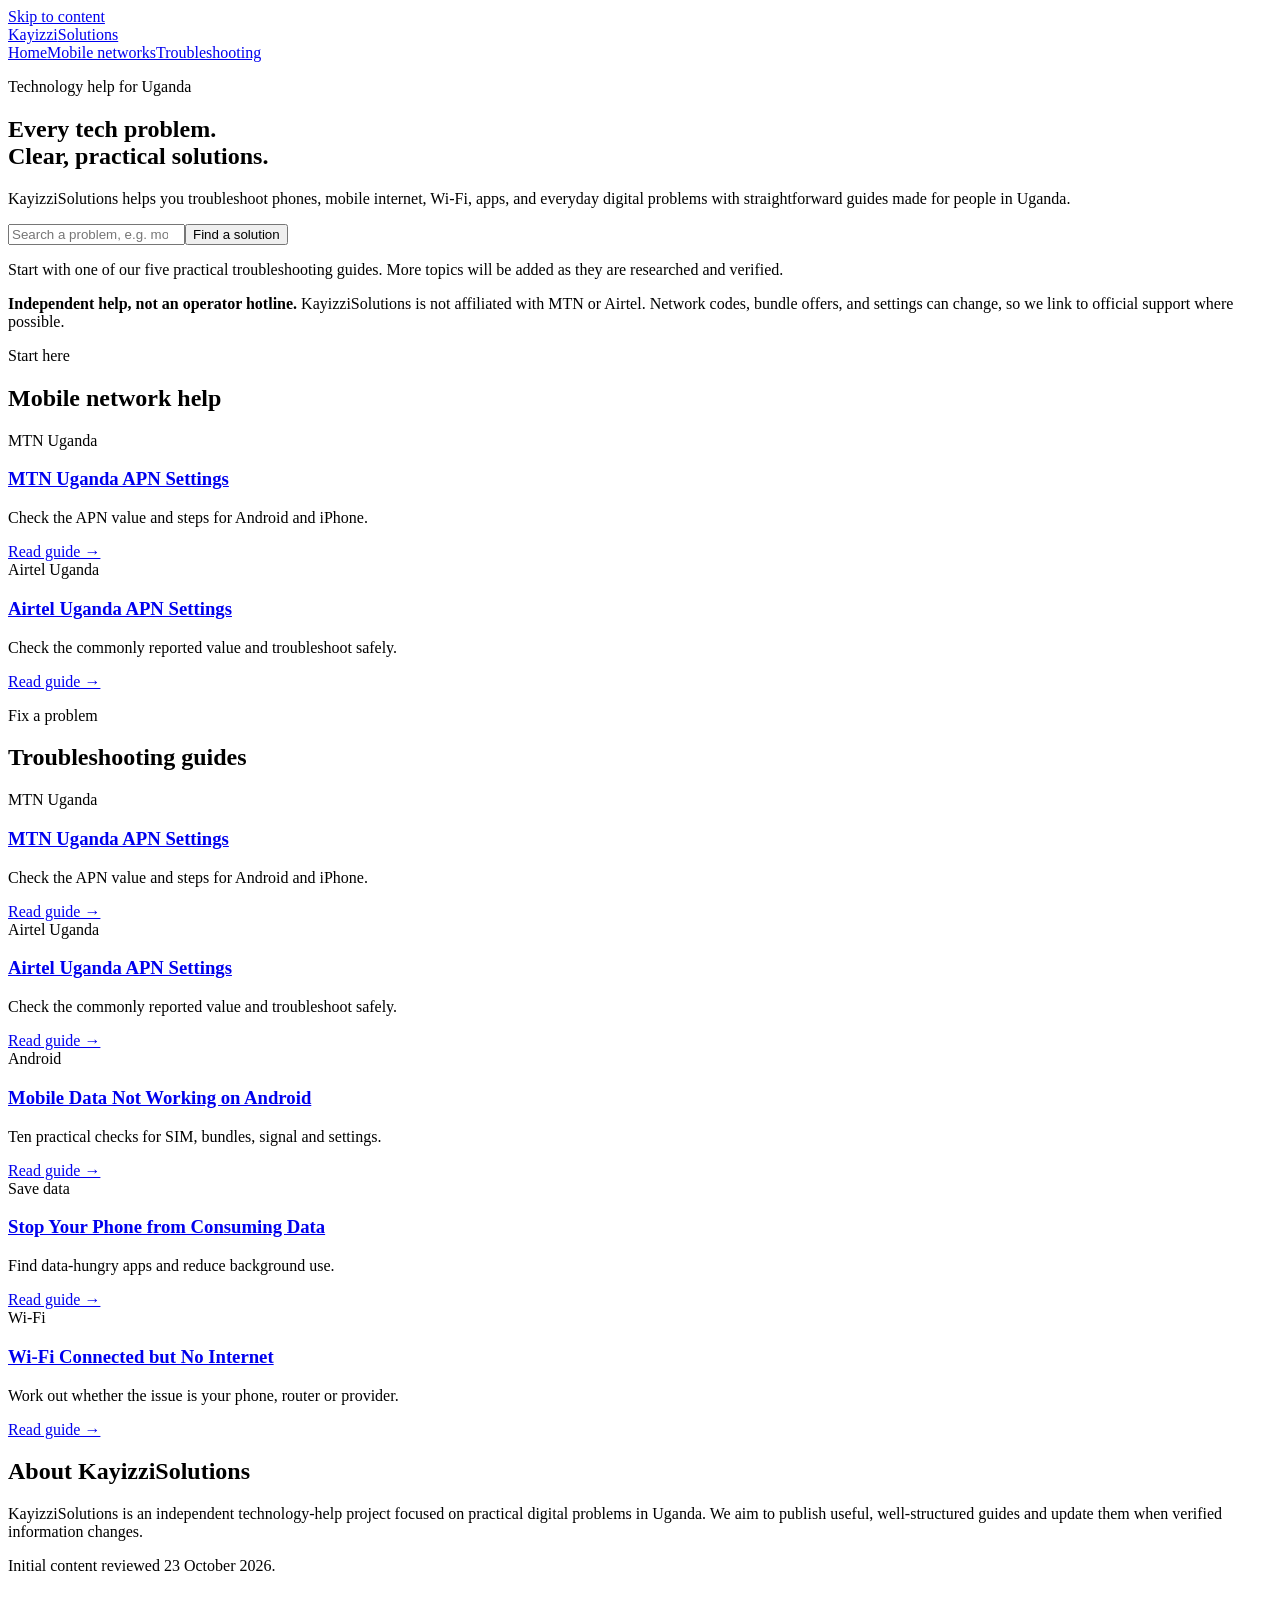
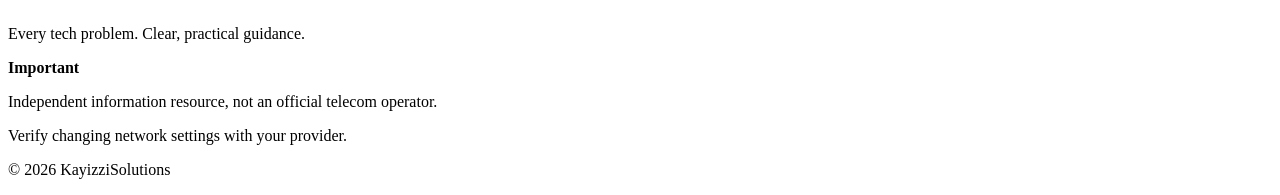
==== index.html @ c5302b9f "Create index.html" ====
<!doctype html>
<html lang="en-UG"><head><meta charset="utf-8"><meta name="viewport" content="width=device-width, initial-scale=1">
<title>KayizziSolutions | Practical Tech Help for Uganda</title><meta name="description" content="Clear guides for Uganda: MTN and Airtel APN settings, Android mobile data, Wi-Fi troubleshooting, and everyday technology problems."><meta name="robots" content="index,follow"><meta name="theme-color" content="#ef6c25">
<link rel="stylesheet" href="assets/style.css"></head><body>
<a class="skip-link" href="#main">Skip to content</a><header><div class="nav"><a class="brand" href="index.html">Kayizzi<span>Solutions</span></a><nav aria-label="Main navigation"><a href="index.html">Home</a><a href="index.html#mobile-networks">Mobile networks</a><a href="index.html#troubleshooting">Troubleshooting</a></nav></div></header>
<main id="main"><section class="hero"><p class="eyebrow">Technology help for Uganda</p><h1>Every tech problem.<br><span style="color:var(--brand)">Clear, practical solutions.</span></h1>
<p class="lede">KayizziSolutions helps you troubleshoot phones, mobile internet, Wi-Fi, apps, and everyday digital problems with straightforward guides made for people in Uganda.</p>
<form class="searchbox" id="search-form" role="search"><input id="guide-search" type="search" placeholder="Search a problem, e.g. mobile data not working" aria-label="Search guides"><button type="submit">Find a solution</button></form>
<p class="small">Start with one of our five practical troubleshooting guides. More topics will be added as they are researched and verified.</p></section>
<div class="notice"><strong>Independent help, not an operator hotline.</strong> KayizziSolutions is not affiliated with MTN or Airtel. Network codes, bundle offers, and settings can change, so we link to official support where possible.</div>
<section id="mobile-networks"><p class="eyebrow">Start here</p><h2>Mobile network help</h2><div class="grid">
<article class="card"><span class="tag">MTN Uganda</span><h3><a href="articles/mtn-uganda-apn-settings.html">MTN Uganda APN Settings</a></h3><p>Check the APN value and steps for Android and iPhone.</p><a href="articles/mtn-uganda-apn-settings.html">Read guide →</a></article>
<article class="card"><span class="tag">Airtel Uganda</span><h3><a href="articles/airtel-uganda-apn-settings.html">Airtel Uganda APN Settings</a></h3><p>Check the commonly reported value and troubleshoot safely.</p><a href="articles/airtel-uganda-apn-settings.html">Read guide →</a></article></div></section>
<section id="troubleshooting"><p class="eyebrow">Fix a problem</p><h2>Troubleshooting guides</h2><div class="grid"><article class="card"><span class="tag">MTN Uganda</span><h3><a href="articles/mtn-uganda-apn-settings.html">MTN Uganda APN Settings</a></h3><p>Check the APN value and steps for Android and iPhone.</p><a href="articles/mtn-uganda-apn-settings.html">Read guide →</a></article><article class="card"><span class="tag">Airtel Uganda</span><h3><a href="articles/airtel-uganda-apn-settings.html">Airtel Uganda APN Settings</a></h3><p>Check the commonly reported value and troubleshoot safely.</p><a href="articles/airtel-uganda-apn-settings.html">Read guide →</a></article><article class="card"><span class="tag">Android</span><h3><a href="articles/mobile-data-not-working-android.html">Mobile Data Not Working on Android</a></h3><p>Ten practical checks for SIM, bundles, signal and settings.</p><a href="articles/mobile-data-not-working-android.html">Read guide →</a></article><article class="card"><span class="tag">Save data</span><h3><a href="articles/stop-phone-consuming-data.html">Stop Your Phone from Consuming Data</a></h3><p>Find data-hungry apps and reduce background use.</p><a href="articles/stop-phone-consuming-data.html">Read guide →</a></article><article class="card"><span class="tag">Wi-Fi</span><h3><a href="articles/wifi-connected-no-internet.html">Wi-Fi Connected but No Internet</a></h3><p>Work out whether the issue is your phone, router or provider.</p><a href="articles/wifi-connected-no-internet.html">Read guide →</a></article></div></section>
<section id="about" class="related"><h2>About KayizziSolutions</h2><p>KayizziSolutions is an independent technology-help project focused on practical digital problems in Uganda. We aim to publish useful, well-structured guides and update them when verified information changes.</p><p class="small">Initial content reviewed 23 October 2026.</p></section></main>
<script>
const guides = [
{title:"MTN Uganda APN Settings",url:"articles/mtn-uganda-apn-settings.html",terms:"mtn uganda apn settings internet data"},
{title:"Airtel Uganda APN Settings",url:"articles/airtel-uganda-apn-settings.html",terms:"airtel uganda apn settings internet data"},
{title:"Mobile Data Not Working on Android",url:"articles/mobile-data-not-working-android.html",terms:"mobile data android not working internet sim"},
{title:"Stop Your Phone from Consuming Data",url:"articles/stop-phone-consuming-data.html",terms:"stop phone consuming using too much data saver background apps"},
{title:"Wi-Fi Connected but No Internet",url:"articles/wifi-connected-no-internet.html",terms:"wifi connected no internet router android"}
];
document.getElementById("search-form").addEventListener("submit",function(e){e.preventDefault();const q=document.getElementById("guide-search").value.trim().toLowerCase();if(!q)return;const terms=q.split(/\s+/);const ranked=guides.map(g=>({g:g,score:terms.reduce((s,t)=>s+(g.terms.includes(t)?1:0)+(g.title.toLowerCase().includes(t)?2:0),0)})).sort((a,b)=>b.score-a.score);if(ranked[0].score>0){window.location.href=ranked[0].g.url;}else{alert("No close match yet. Try “mobile data”, “APN”, “Wi-Fi”, or “data usage”.");}});
</script>
<footer><div class="foot"><div><a class="brand" href="index.html" style="color:#fff">Kayizzi<span>Solutions</span></a><p>Every tech problem. Clear, practical guidance.</p></div><div><p><strong>Important</strong></p><p>Independent information resource, not an official telecom operator.</p><p>Verify changing network settings with your provider.</p></div><div><p>© <span id="year">2026</span> KayizziSolutions</p></div></div></footer>
<script>document.getElementById('year').textContent=new Date().getFullYear();</script></body></html>
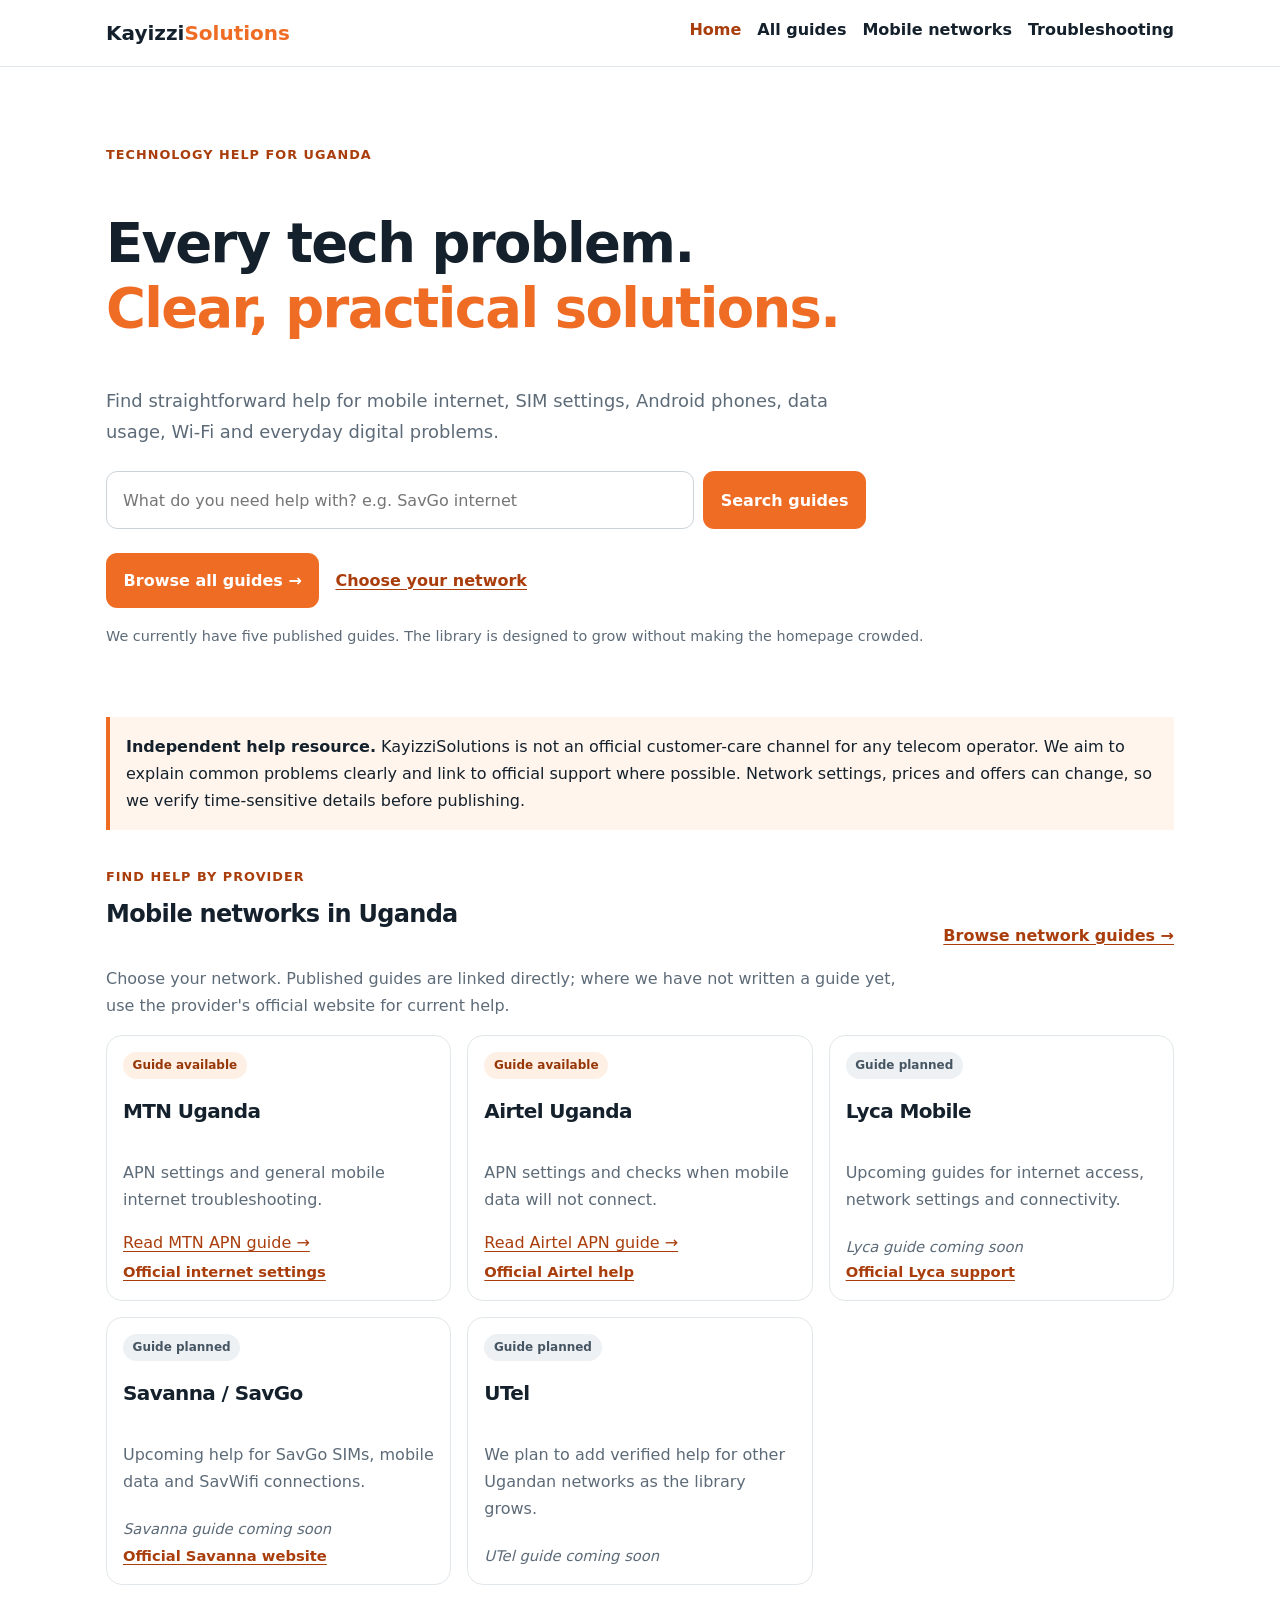
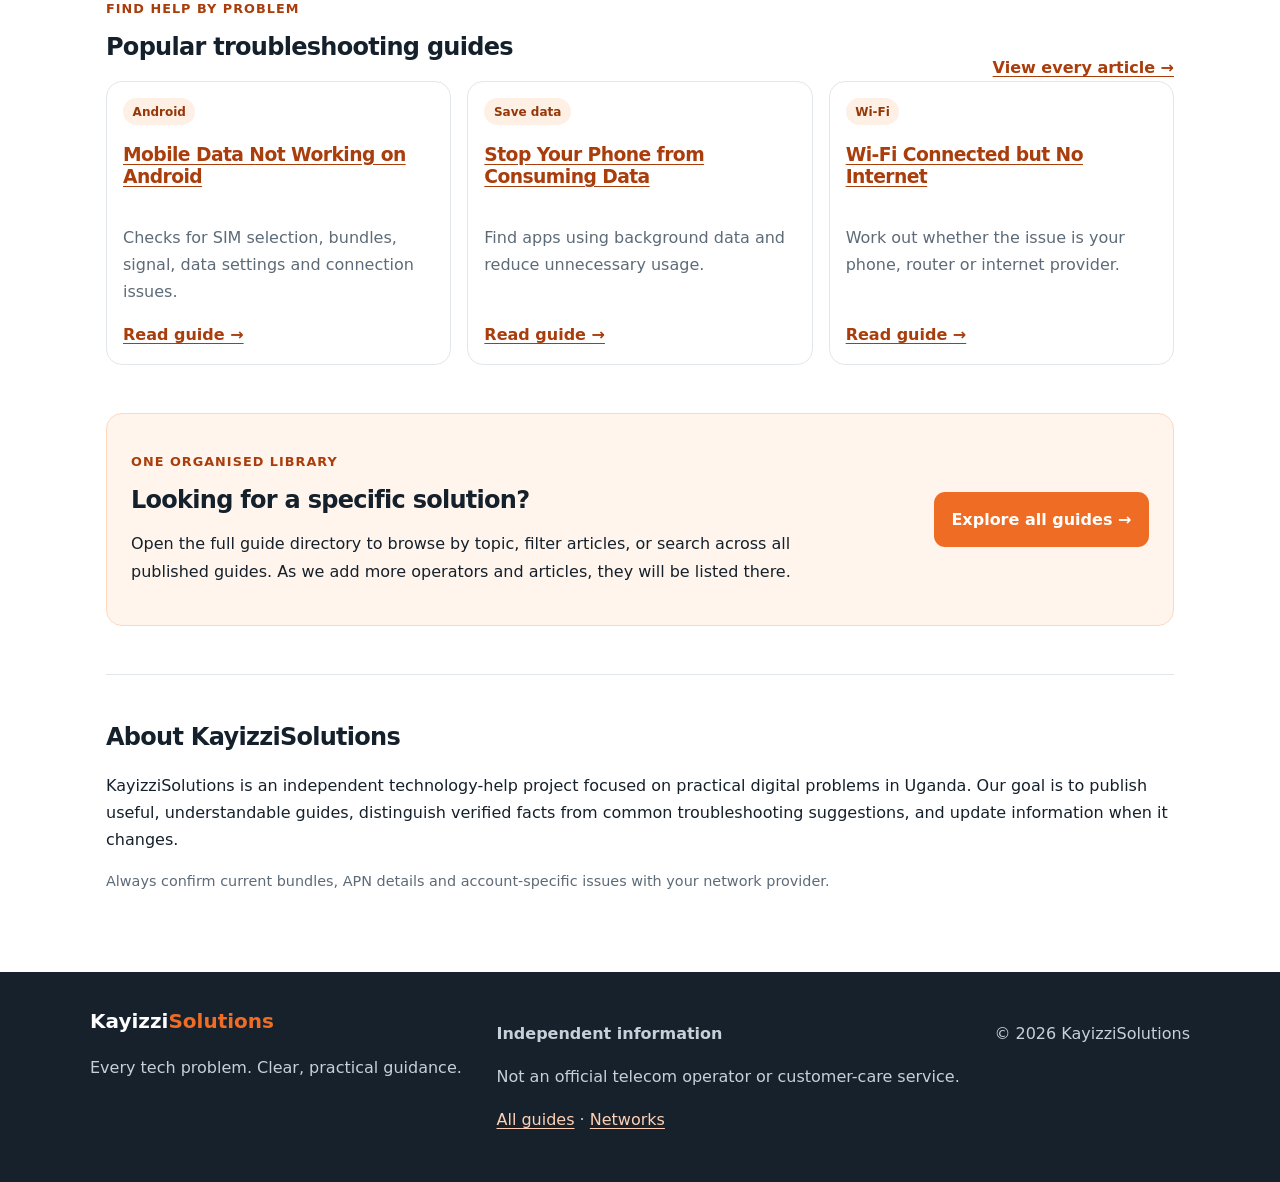
==== commit dd78c739: "Update index.html" ====
--- a/index.html
+++ b/index.html
@@ -1,27 +1,117 @@
 <!doctype html>
-<html lang="en-UG"><head><meta charset="utf-8"><meta name="viewport" content="width=device-width, initial-scale=1">
-<title>KayizziSolutions | Practical Tech Help for Uganda</title><meta name="description" content="Clear guides for Uganda: MTN and Airtel APN settings, Android mobile data, Wi-Fi troubleshooting, and everyday technology problems."><meta name="robots" content="index,follow"><meta name="theme-color" content="#ef6c25">
-<link rel="stylesheet" href="assets/style.css"></head><body>
-<a class="skip-link" href="#main">Skip to content</a><header><div class="nav"><a class="brand" href="index.html">Kayizzi<span>Solutions</span></a><nav aria-label="Main navigation"><a href="index.html">Home</a><a href="index.html#mobile-networks">Mobile networks</a><a href="index.html#troubleshooting">Troubleshooting</a></nav></div></header>
-<main id="main"><section class="hero"><p class="eyebrow">Technology help for Uganda</p><h1>Every tech problem.<br><span style="color:var(--brand)">Clear, practical solutions.</span></h1>
-<p class="lede">KayizziSolutions helps you troubleshoot phones, mobile internet, Wi-Fi, apps, and everyday digital problems with straightforward guides made for people in Uganda.</p>
-<form class="searchbox" id="search-form" role="search"><input id="guide-search" type="search" placeholder="Search a problem, e.g. mobile data not working" aria-label="Search guides"><button type="submit">Find a solution</button></form>
-<p class="small">Start with one of our five practical troubleshooting guides. More topics will be added as they are researched and verified.</p></section>
-<div class="notice"><strong>Independent help, not an operator hotline.</strong> KayizziSolutions is not affiliated with MTN or Airtel. Network codes, bundle offers, and settings can change, so we link to official support where possible.</div>
-<section id="mobile-networks"><p class="eyebrow">Start here</p><h2>Mobile network help</h2><div class="grid">
-<article class="card"><span class="tag">MTN Uganda</span><h3><a href="articles/mtn-uganda-apn-settings.html">MTN Uganda APN Settings</a></h3><p>Check the APN value and steps for Android and iPhone.</p><a href="articles/mtn-uganda-apn-settings.html">Read guide →</a></article>
-<article class="card"><span class="tag">Airtel Uganda</span><h3><a href="articles/airtel-uganda-apn-settings.html">Airtel Uganda APN Settings</a></h3><p>Check the commonly reported value and troubleshoot safely.</p><a href="articles/airtel-uganda-apn-settings.html">Read guide →</a></article></div></section>
-<section id="troubleshooting"><p class="eyebrow">Fix a problem</p><h2>Troubleshooting guides</h2><div class="grid"><article class="card"><span class="tag">MTN Uganda</span><h3><a href="articles/mtn-uganda-apn-settings.html">MTN Uganda APN Settings</a></h3><p>Check the APN value and steps for Android and iPhone.</p><a href="articles/mtn-uganda-apn-settings.html">Read guide →</a></article><article class="card"><span class="tag">Airtel Uganda</span><h3><a href="articles/airtel-uganda-apn-settings.html">Airtel Uganda APN Settings</a></h3><p>Check the commonly reported value and troubleshoot safely.</p><a href="articles/airtel-uganda-apn-settings.html">Read guide →</a></article><article class="card"><span class="tag">Android</span><h3><a href="articles/mobile-data-not-working-android.html">Mobile Data Not Working on Android</a></h3><p>Ten practical checks for SIM, bundles, signal and settings.</p><a href="articles/mobile-data-not-working-android.html">Read guide →</a></article><article class="card"><span class="tag">Save data</span><h3><a href="articles/stop-phone-consuming-data.html">Stop Your Phone from Consuming Data</a></h3><p>Find data-hungry apps and reduce background use.</p><a href="articles/stop-phone-consuming-data.html">Read guide →</a></article><article class="card"><span class="tag">Wi-Fi</span><h3><a href="articles/wifi-connected-no-internet.html">Wi-Fi Connected but No Internet</a></h3><p>Work out whether the issue is your phone, router or provider.</p><a href="articles/wifi-connected-no-internet.html">Read guide →</a></article></div></section>
-<section id="about" class="related"><h2>About KayizziSolutions</h2><p>KayizziSolutions is an independent technology-help project focused on practical digital problems in Uganda. We aim to publish useful, well-structured guides and update them when verified information changes.</p><p class="small">Initial content reviewed 23 October 2026.</p></section></main>
-<script>
-const guides = [
-{title:"MTN Uganda APN Settings",url:"articles/mtn-uganda-apn-settings.html",terms:"mtn uganda apn settings internet data"},
-{title:"Airtel Uganda APN Settings",url:"articles/airtel-uganda-apn-settings.html",terms:"airtel uganda apn settings internet data"},
-{title:"Mobile Data Not Working on Android",url:"articles/mobile-data-not-working-android.html",terms:"mobile data android not working internet sim"},
-{title:"Stop Your Phone from Consuming Data",url:"articles/stop-phone-consuming-data.html",terms:"stop phone consuming using too much data saver background apps"},
-{title:"Wi-Fi Connected but No Internet",url:"articles/wifi-connected-no-internet.html",terms:"wifi connected no internet router android"}
-];
-document.getElementById("search-form").addEventListener("submit",function(e){e.preventDefault();const q=document.getElementById("guide-search").value.trim().toLowerCase();if(!q)return;const terms=q.split(/\s+/);const ranked=guides.map(g=>({g:g,score:terms.reduce((s,t)=>s+(g.terms.includes(t)?1:0)+(g.title.toLowerCase().includes(t)?2:0),0)})).sort((a,b)=>b.score-a.score);if(ranked[0].score>0){window.location.href=ranked[0].g.url;}else{alert("No close match yet. Try “mobile data”, “APN”, “Wi-Fi”, or “data usage”.");}});
-</script>
-<footer><div class="foot"><div><a class="brand" href="index.html" style="color:#fff">Kayizzi<span>Solutions</span></a><p>Every tech problem. Clear, practical guidance.</p></div><div><p><strong>Important</strong></p><p>Independent information resource, not an official telecom operator.</p><p>Verify changing network settings with your provider.</p></div><div><p>© <span id="year">2026</span> KayizziSolutions</p></div></div></footer>
-<script>document.getElementById('year').textContent=new Date().getFullYear();</script></body></html>+<html lang="en-UG">
+<head>
+  <meta charset="utf-8">
+  <meta name="viewport" content="width=device-width, initial-scale=1">
+  <title>KayizziSolutions | Practical Tech Help for Uganda</title>
+  <meta name="description" content="Practical mobile network, Android, data-saving and Wi-Fi guides for people in Uganda. Find help by operator or by problem.">
+  <meta name="robots" content="index,follow">
+  <meta name="theme-color" content="#ef6c25">
+  <link rel="stylesheet" href="assets/style.css">
+</head>
+<body>
+<a class="skip-link" href="#main">Skip to content</a>
+<header>
+  <div class="nav">
+    <a class="brand" href="index.html">Kayizzi<span>Solutions</span></a>
+    <nav aria-label="Main navigation">
+      <a href="index.html" aria-current="page">Home</a>
+      <a href="guides.html">All guides</a>
+      <a href="index.html#networks">Mobile networks</a>
+      <a href="index.html#troubleshooting">Troubleshooting</a>
+    </nav>
+  </div>
+</header>
+
+<main id="main">
+  <section class="hero">
+    <p class="eyebrow">Technology help for Uganda</p>
+    <h1>Every tech problem.<br><span class="brand-text">Clear, practical solutions.</span></h1>
+    <p class="lede">Find straightforward help for mobile internet, SIM settings, Android phones, data usage, Wi-Fi and everyday digital problems.</p>
+    <form class="searchbox" id="home-search" role="search" action="guides.html" method="get">
+      <label class="visually-hidden" for="q">Search all guides</label>
+      <input id="q" name="q" type="search" placeholder="What do you need help with? e.g. SavGo internet" aria-label="Search all guides">
+      <button type="submit">Search guides</button>
+    </form>
+    <div class="hero-actions">
+      <a class="button-link" href="guides.html">Browse all guides →</a>
+      <a class="text-link" href="#networks">Choose your network</a>
+    </div>
+    <p class="small">We currently have five published guides. The library is designed to grow without making the homepage crowded.</p>
+  </section>
+
+  <div class="notice">
+    <strong>Independent help resource.</strong> KayizziSolutions is not an official customer-care channel for any telecom operator. We aim to explain common problems clearly and link to official support where possible. Network settings, prices and offers can change, so we verify time-sensitive details before publishing.
+  </div>
+
+  <section id="networks">
+    <div class="section-heading">
+      <div><p class="eyebrow">Find help by provider</p><h2>Mobile networks in Uganda</h2></div>
+      <a class="section-link" href="guides.html?category=network">Browse network guides →</a>
+    </div>
+    <p class="section-intro">Choose your network. Published guides are linked directly; where we have not written a guide yet, use the provider's official website for current help.</p>
+    <div class="grid network-grid">
+      <article class="card network-card">
+        <span class="tag">Guide available</span><h3>MTN Uganda</h3>
+        <p>APN settings and general mobile internet troubleshooting.</p>
+        <a href="articles/mtn-uganda-apn-settings.html">Read MTN APN guide →</a>
+        <a class="secondary-link" href="https://www.mtn.co.ug/helppersonal/internet-settings/" target="_blank" rel="noopener">Official internet settings</a>
+      </article>
+      <article class="card network-card">
+        <span class="tag">Guide available</span><h3>Airtel Uganda</h3>
+        <p>APN settings and checks when mobile data will not connect.</p>
+        <a href="articles/airtel-uganda-apn-settings.html">Read Airtel APN guide →</a>
+        <a class="secondary-link" href="https://www.airtel.co.ug/gethelp" target="_blank" rel="noopener">Official Airtel help</a>
+      </article>
+      <article class="card network-card">
+        <span class="tag tag-planned">Guide planned</span><h3>Lyca Mobile</h3>
+        <p>Upcoming guides for internet access, network settings and connectivity.</p>
+        <span class="card-status">Lyca guide coming soon</span>
+        <a class="secondary-link" href="https://www.lycamobile.ug/en/help-support/" target="_blank" rel="noopener">Official Lyca support</a>
+      </article>
+      <article class="card network-card">
+        <span class="tag tag-planned">Guide planned</span><h3>Savanna / SavGo</h3>
+        <p>Upcoming help for SavGo SIMs, mobile data and SavWifi connections.</p>
+        <span class="card-status">Savanna guide coming soon</span>
+        <a class="secondary-link" href="https://savannafibre.com/" target="_blank" rel="noopener">Official Savanna website</a>
+      </article>
+      <article class="card network-card">
+        <span class="tag tag-planned">Guide planned</span><h3>UTel</h3>
+        <p>We plan to add verified help for other Ugandan networks as the library grows.</p>
+        <span class="card-status">UTel guide coming soon</span>
+      </article>
+    </div>
+  </section>
+
+  <section id="troubleshooting">
+    <div class="section-heading">
+      <div><p class="eyebrow">Find help by problem</p><h2>Popular troubleshooting guides</h2></div>
+      <a class="section-link" href="guides.html">View every article →</a>
+    </div>
+    <div class="grid">
+      <article class="card"><span class="tag">Android</span><h3><a href="articles/mobile-data-not-working-android.html">Mobile Data Not Working on Android</a></h3><p>Checks for SIM selection, bundles, signal, data settings and connection issues.</p><a href="articles/mobile-data-not-working-android.html">Read guide →</a></article>
+      <article class="card"><span class="tag">Save data</span><h3><a href="articles/stop-phone-consuming-data.html">Stop Your Phone from Consuming Data</a></h3><p>Find apps using background data and reduce unnecessary usage.</p><a href="articles/stop-phone-consuming-data.html">Read guide →</a></article>
+      <article class="card"><span class="tag">Wi-Fi</span><h3><a href="articles/wifi-connected-no-internet.html">Wi-Fi Connected but No Internet</a></h3><p>Work out whether the issue is your phone, router or internet provider.</p><a href="articles/wifi-connected-no-internet.html">Read guide →</a></article>
+    </div>
+  </section>
+
+  <section class="library-callout">
+    <div><p class="eyebrow">One organised library</p><h2>Looking for a specific solution?</h2><p>Open the full guide directory to browse by topic, filter articles, or search across all published guides. As we add more operators and articles, they will be listed there.</p></div>
+    <a class="button-link" href="guides.html">Explore all guides →</a>
+  </section>
+
+  <section id="about" class="related">
+    <h2>About KayizziSolutions</h2>
+    <p>KayizziSolutions is an independent technology-help project focused on practical digital problems in Uganda. Our goal is to publish useful, understandable guides, distinguish verified facts from common troubleshooting suggestions, and update information when it changes.</p>
+    <p class="small">Always confirm current bundles, APN details and account-specific issues with your network provider.</p>
+  </section>
+</main>
+
+<footer><div class="foot">
+  <div><a class="brand footer-brand" href="index.html">Kayizzi<span>Solutions</span></a><p>Every tech problem. Clear, practical guidance.</p></div>
+  <div><p><strong>Independent information</strong></p><p>Not an official telecom operator or customer-care service.</p><p><a href="guides.html">All guides</a> · <a href="index.html#networks">Networks</a></p></div>
+  <div><p>© <span id="year">2026</span> KayizziSolutions</p></div>
+</div></footer>
+<script>document.getElementById('year').textContent = new Date().getFullYear();</script>
+</body>
+</html>
--- a/assets/style.css
+++ b/assets/style.css
@@ -0,0 +1,36 @@
+:root{--ink:#14202b;--muted:#5d6b78;--brand:#ef6c25;--line:#e2e7eb;--wash:#f5f7f9}
+*{box-sizing:border-box}body{margin:0;color:var(--ink);font:16px/1.7 system-ui,-apple-system,BlinkMacSystemFont,"Segoe UI",sans-serif}a{color:#a93d0c;text-underline-offset:3px}
+header{border-bottom:1px solid var(--line)}.nav{max-width:1100px;margin:auto;padding:1rem;display:flex;justify-content:space-between;gap:1rem;flex-wrap:wrap}.brand{font-size:1.25rem;font-weight:850;color:var(--ink);text-decoration:none}.brand span{color:var(--brand)}nav{display:flex;gap:1rem;flex-wrap:wrap}nav a{color:var(--ink);text-decoration:none;font-weight:650}
+main{max-width:1100px;margin:auto;padding:2rem 1rem 4rem}.hero{padding:2rem 0}.eyebrow{color:#a93d0c;font-weight:800;text-transform:uppercase;letter-spacing:.08em;font-size:.8rem}h1,h2,h3{line-height:1.2;letter-spacing:-.03em}h1{font-size:clamp(2.1rem,5vw,3.4rem)}h2{margin-top:2rem}.lede{font-size:1.12rem;color:var(--muted);max-width:760px}.notice{background:#fff5ed;border-left:4px solid var(--brand);padding:1rem;margin:1.4rem 0}.grid{display:grid;grid-template-columns:repeat(3,minmax(0,1fr));gap:1rem}.card{border:1px solid var(--line);border-radius:1rem;padding:1rem;display:flex;flex-direction:column}.card p{color:var(--muted)}.card>a:last-child{margin-top:auto;font-weight:700}.tag{font-size:.75rem;font-weight:800;background:#fff0e5;color:#963707;border-radius:99px;padding:.2rem .6rem;align-self:flex-start}.article-layout{display:grid;grid-template-columns:minmax(0,760px) minmax(180px,250px);gap:2rem}.toc{position:sticky;top:1rem;background:var(--wash);border:1px solid var(--line);padding:1rem;border-radius:.8rem}.toc a{display:block;margin:.4rem 0}article li{margin:.45rem 0}table{border-collapse:collapse;width:100%;margin:1rem 0}td,th{border:1px solid var(--line);padding:.65rem;text-align:left}th{background:var(--wash)}.meta,.small{font-size:.9rem;color:var(--muted)}.related{border-top:1px solid var(--line);margin-top:2rem;padding-top:1rem}footer{background:#17212b;color:#e8edf1;padding:2rem 1rem}footer .foot{max-width:1100px;margin:auto;display:flex;justify-content:space-between;gap:1rem;flex-wrap:wrap}footer a{color:#ffd0b4}footer p{color:#c6d0d8}.skip-link{position:absolute;left:-9999px}.skip-link:focus{left:1rem;top:1rem;background:white;padding:1rem}
+@media(max-width:760px){.grid{grid-template-columns:repeat(2,minmax(0,1fr))}.article-layout{grid-template-columns:1fr}.toc{position:static;order:-1}}@media(max-width:520px){.grid{grid-template-columns:1fr}}
+
+
+/* KayizziSolutions navigation and guide-library additions */
+.brand-text{color:var(--brand)}
+.searchbox{display:flex;gap:.6rem;max-width:760px;margin:1.5rem 0;flex-wrap:wrap}
+.searchbox input{flex:1;min-width:190px;padding:.9rem 1rem;border:1px solid #cbd3da;border-radius:.7rem;font:inherit;background:#fff;color:var(--ink)}
+.searchbox button,.button-link{display:inline-flex;align-items:center;justify-content:center;border:0;border-radius:.7rem;background:var(--brand);color:#fff;padding:.85rem 1.1rem;font:inherit;font-weight:750;text-decoration:none;cursor:pointer}
+.searchbox button:hover,.button-link:hover{background:#c94f10}
+.hero-actions{display:flex;gap:1rem;align-items:center;flex-wrap:wrap;margin:.5rem 0 1rem}
+.text-link,.section-link{font-weight:750}
+.section-heading{display:flex;align-items:end;justify-content:space-between;gap:1rem;flex-wrap:wrap}
+.section-heading h2{margin-top:.2rem}
+.section-intro{max-width:800px;color:var(--muted)}
+.network-card h3{font-size:1.25rem}
+.secondary-link{display:block;margin-top:.55rem;font-size:.92rem}
+.tag-planned{background:#edf1f4;color:#465562}
+.card-status{font-size:.92rem;color:var(--muted);font-style:italic;margin-top:.3rem}
+.library-callout{margin:3rem 0;padding:1.5rem;border-radius:1rem;background:#fff5ed;border:1px solid #ffd7bd;display:flex;justify-content:space-between;align-items:center;gap:1.5rem;flex-wrap:wrap}
+.library-callout h2{margin:.2rem 0 .7rem}
+.library-callout p{max-width:700px}
+.compact-hero{padding:1rem 0}
+.filter-row{display:flex;gap:.6rem;flex-wrap:wrap;margin:1.5rem 0 .5rem}
+.filter-chip{border:1px solid var(--line);border-radius:999px;padding:.6rem .9rem;background:#fff;color:var(--ink);font:inherit;font-weight:700;cursor:pointer}
+.filter-chip span{display:inline-block;margin-left:.25rem;color:var(--muted);font-size:.85em}
+.filter-chip.active{background:#fff0e5;border-color:#f4a16f;color:#963707}
+.guide-card h2{font-size:1.25rem}
+[hidden]{display:none!important}
+.visually-hidden{position:absolute;width:1px;height:1px;padding:0;margin:-1px;overflow:hidden;clip:rect(0,0,0,0);white-space:nowrap;border:0}
+nav a[aria-current="page"]{color:#a93d0c}
+.footer-brand{color:#fff}
+@media(max-width:760px){.library-callout{align-items:flex-start}.section-heading{align-items:flex-start}.searchbox button{width:100%}}
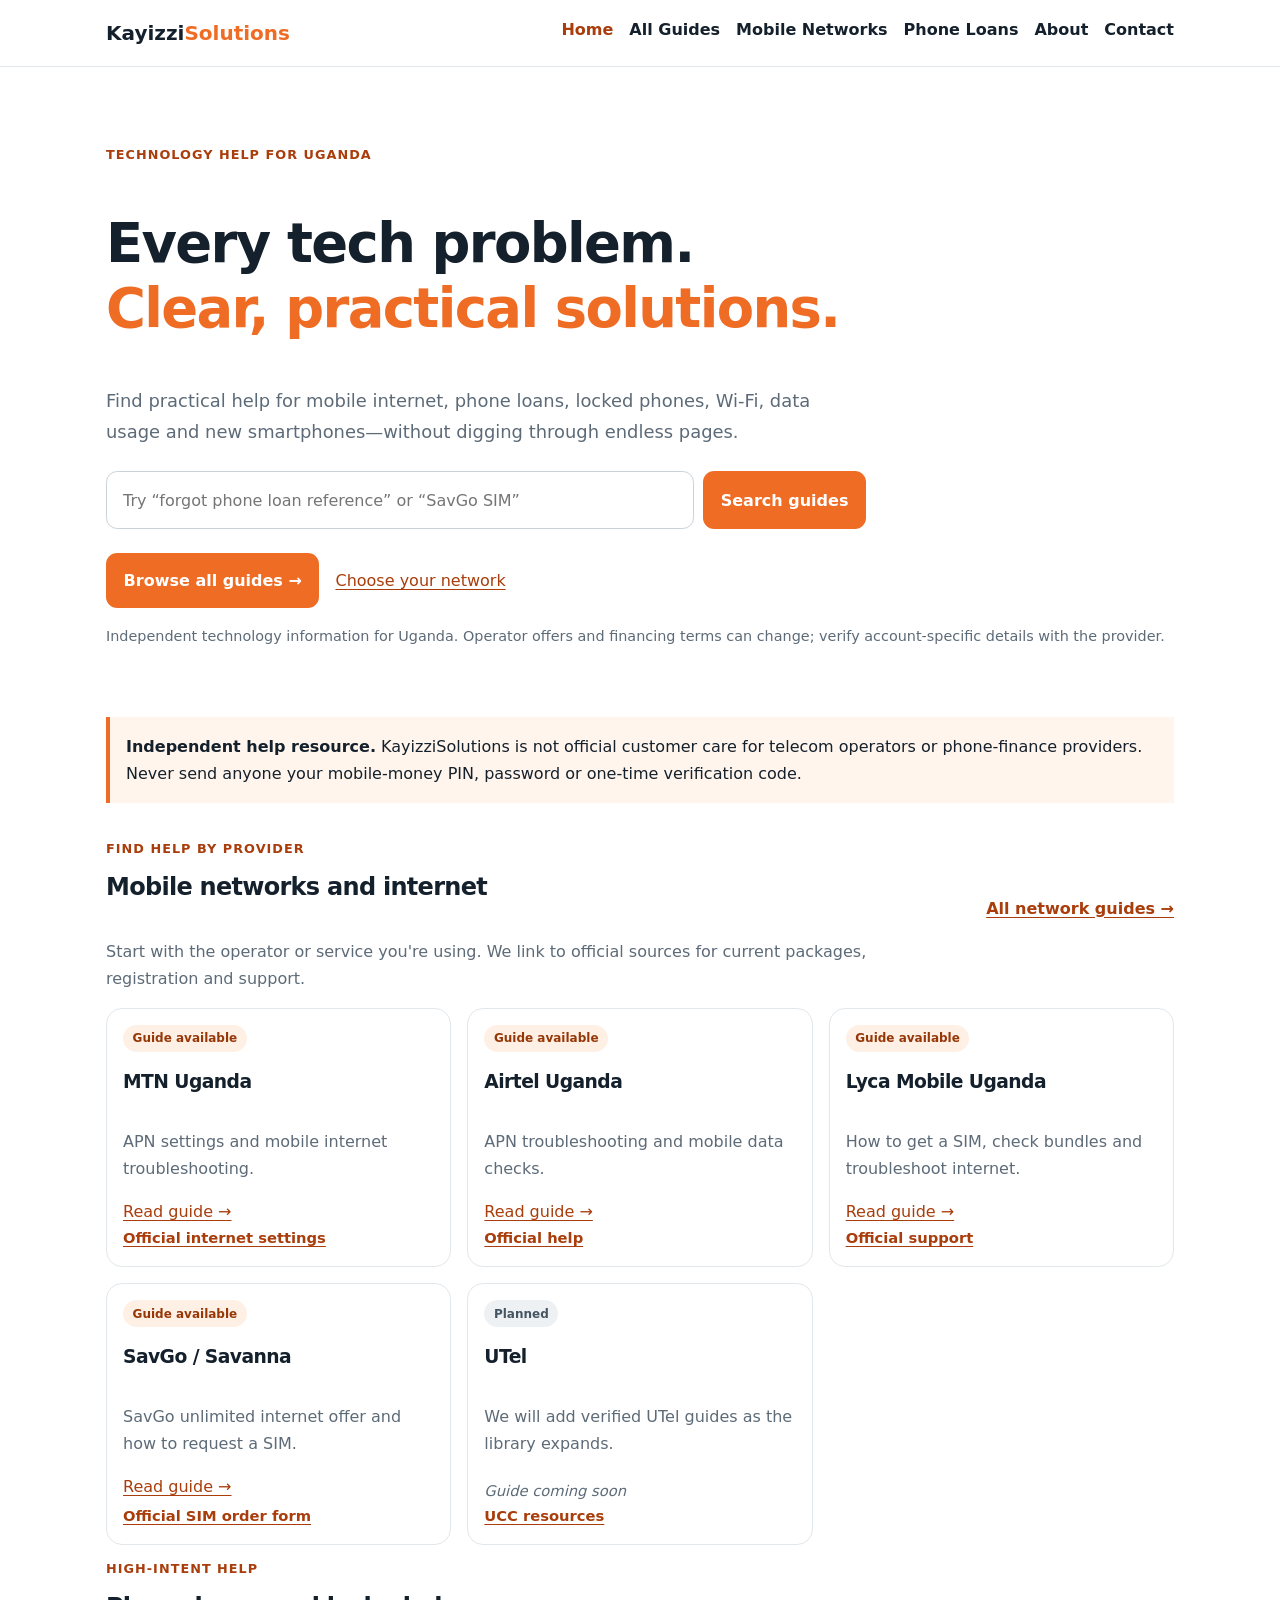
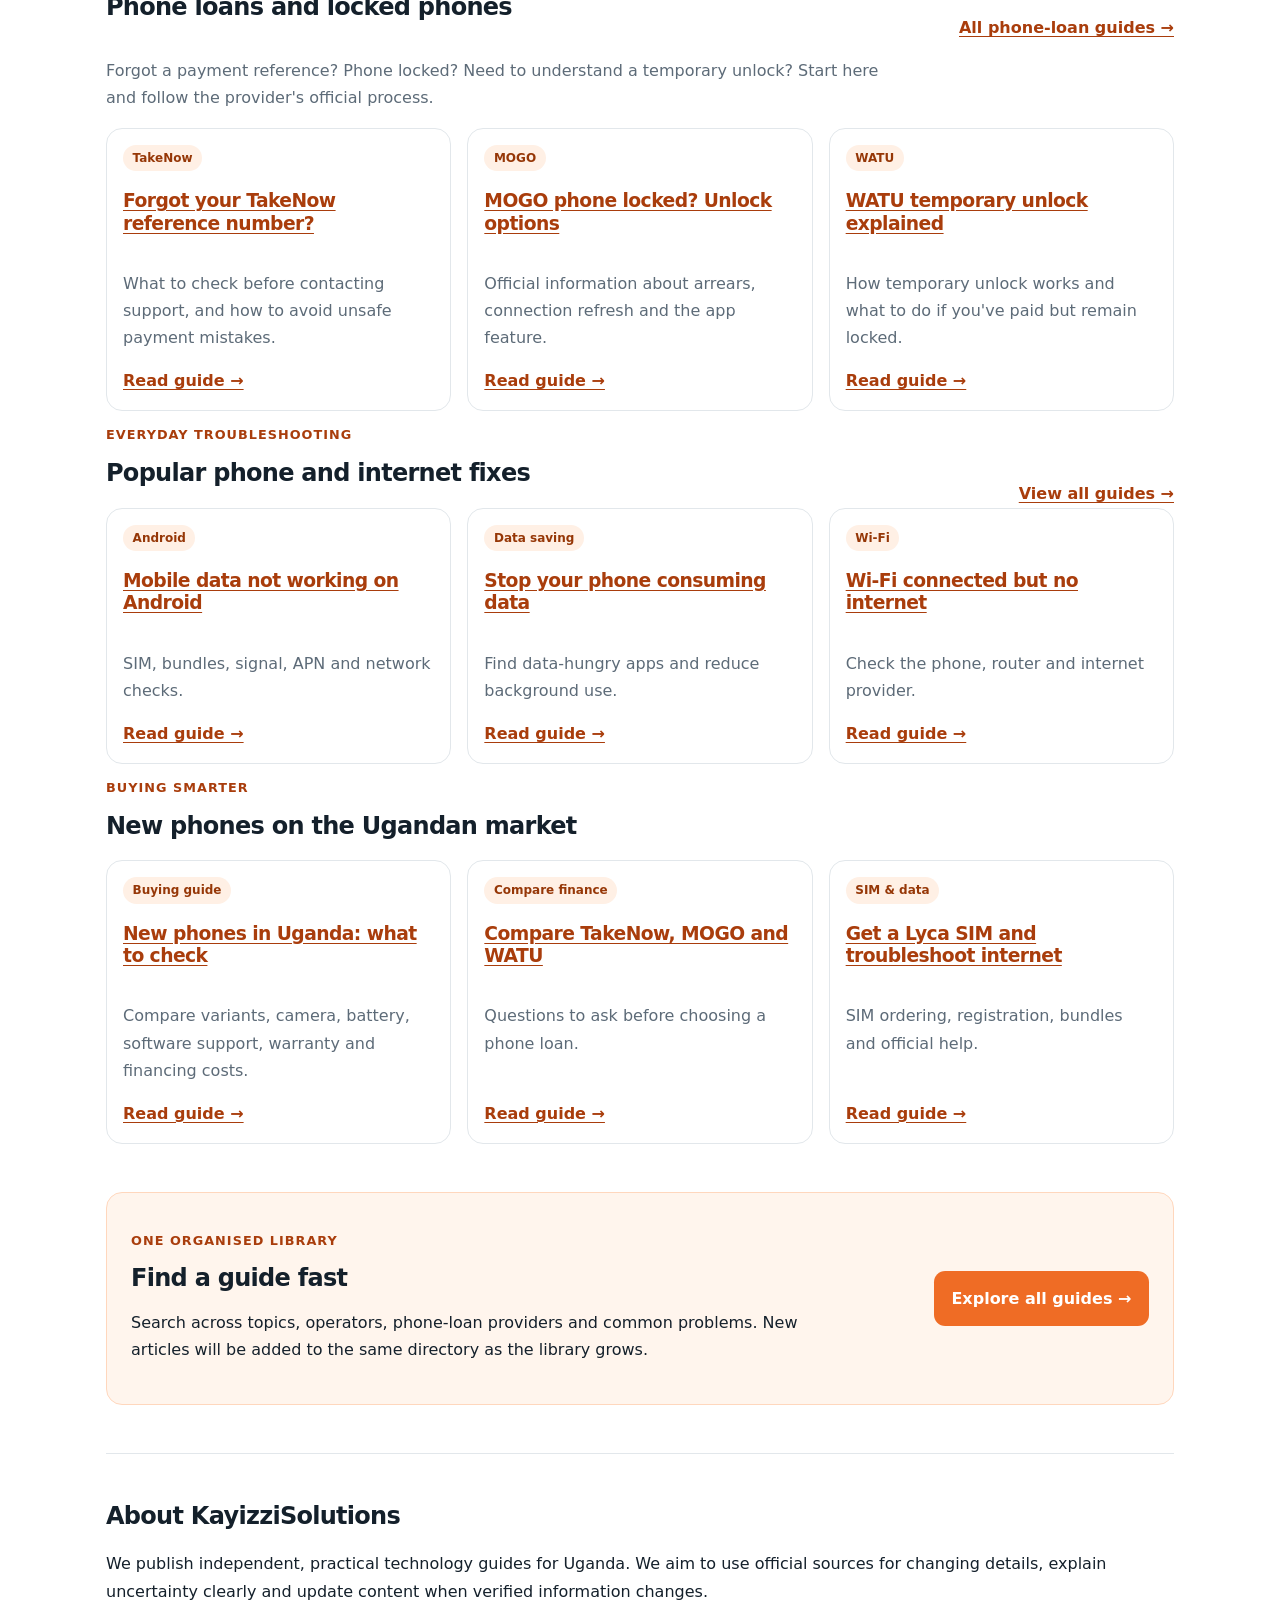
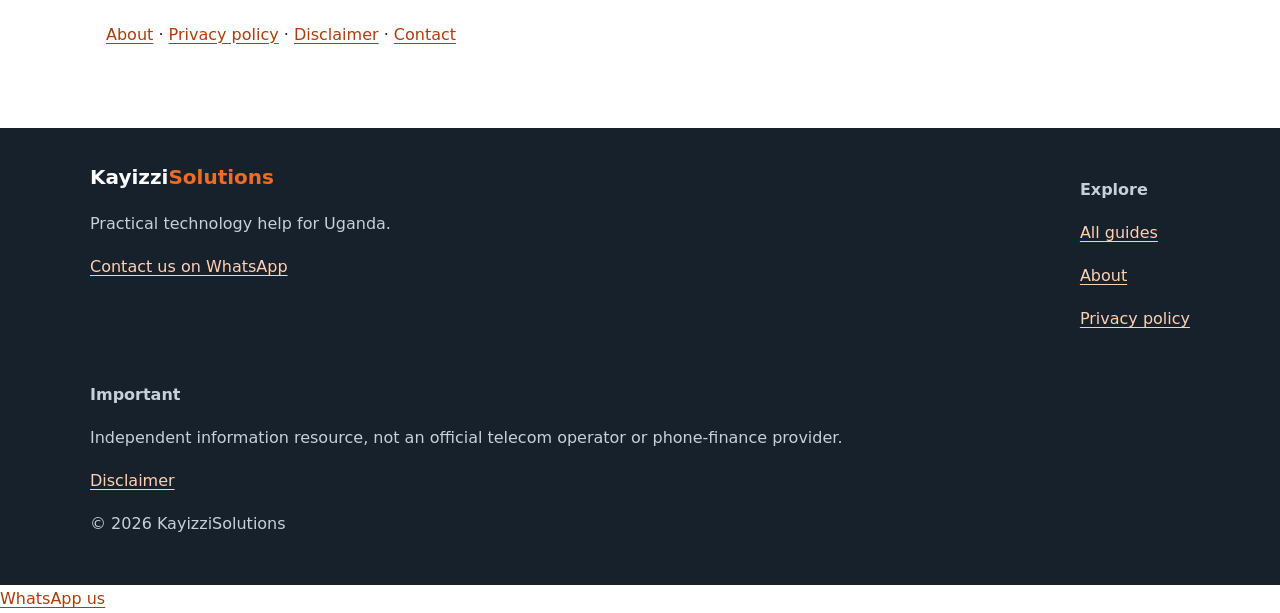
==== commit f8a1a64a: "Update index.html" ====
--- a/index.html
+++ b/index.html
@@ -1,117 +1,5 @@
-<!doctype html>
-<html lang="en-UG">
-<head>
-  <meta charset="utf-8">
-  <meta name="viewport" content="width=device-width, initial-scale=1">
-  <title>KayizziSolutions | Practical Tech Help for Uganda</title>
-  <meta name="description" content="Practical mobile network, Android, data-saving and Wi-Fi guides for people in Uganda. Find help by operator or by problem.">
-  <meta name="robots" content="index,follow">
-  <meta name="theme-color" content="#ef6c25">
-  <link rel="stylesheet" href="assets/style.css">
-</head>
-<body>
-<a class="skip-link" href="#main">Skip to content</a>
-<header>
-  <div class="nav">
-    <a class="brand" href="index.html">Kayizzi<span>Solutions</span></a>
-    <nav aria-label="Main navigation">
-      <a href="index.html" aria-current="page">Home</a>
-      <a href="guides.html">All guides</a>
-      <a href="index.html#networks">Mobile networks</a>
-      <a href="index.html#troubleshooting">Troubleshooting</a>
-    </nav>
-  </div>
-</header>
-
-<main id="main">
-  <section class="hero">
-    <p class="eyebrow">Technology help for Uganda</p>
-    <h1>Every tech problem.<br><span class="brand-text">Clear, practical solutions.</span></h1>
-    <p class="lede">Find straightforward help for mobile internet, SIM settings, Android phones, data usage, Wi-Fi and everyday digital problems.</p>
-    <form class="searchbox" id="home-search" role="search" action="guides.html" method="get">
-      <label class="visually-hidden" for="q">Search all guides</label>
-      <input id="q" name="q" type="search" placeholder="What do you need help with? e.g. SavGo internet" aria-label="Search all guides">
-      <button type="submit">Search guides</button>
-    </form>
-    <div class="hero-actions">
-      <a class="button-link" href="guides.html">Browse all guides →</a>
-      <a class="text-link" href="#networks">Choose your network</a>
-    </div>
-    <p class="small">We currently have five published guides. The library is designed to grow without making the homepage crowded.</p>
-  </section>
-
-  <div class="notice">
-    <strong>Independent help resource.</strong> KayizziSolutions is not an official customer-care channel for any telecom operator. We aim to explain common problems clearly and link to official support where possible. Network settings, prices and offers can change, so we verify time-sensitive details before publishing.
-  </div>
-
-  <section id="networks">
-    <div class="section-heading">
-      <div><p class="eyebrow">Find help by provider</p><h2>Mobile networks in Uganda</h2></div>
-      <a class="section-link" href="guides.html?category=network">Browse network guides →</a>
-    </div>
-    <p class="section-intro">Choose your network. Published guides are linked directly; where we have not written a guide yet, use the provider's official website for current help.</p>
-    <div class="grid network-grid">
-      <article class="card network-card">
-        <span class="tag">Guide available</span><h3>MTN Uganda</h3>
-        <p>APN settings and general mobile internet troubleshooting.</p>
-        <a href="articles/mtn-uganda-apn-settings.html">Read MTN APN guide →</a>
-        <a class="secondary-link" href="https://www.mtn.co.ug/helppersonal/internet-settings/" target="_blank" rel="noopener">Official internet settings</a>
-      </article>
-      <article class="card network-card">
-        <span class="tag">Guide available</span><h3>Airtel Uganda</h3>
-        <p>APN settings and checks when mobile data will not connect.</p>
-        <a href="articles/airtel-uganda-apn-settings.html">Read Airtel APN guide →</a>
-        <a class="secondary-link" href="https://www.airtel.co.ug/gethelp" target="_blank" rel="noopener">Official Airtel help</a>
-      </article>
-      <article class="card network-card">
-        <span class="tag tag-planned">Guide planned</span><h3>Lyca Mobile</h3>
-        <p>Upcoming guides for internet access, network settings and connectivity.</p>
-        <span class="card-status">Lyca guide coming soon</span>
-        <a class="secondary-link" href="https://www.lycamobile.ug/en/help-support/" target="_blank" rel="noopener">Official Lyca support</a>
-      </article>
-      <article class="card network-card">
-        <span class="tag tag-planned">Guide planned</span><h3>Savanna / SavGo</h3>
-        <p>Upcoming help for SavGo SIMs, mobile data and SavWifi connections.</p>
-        <span class="card-status">Savanna guide coming soon</span>
-        <a class="secondary-link" href="https://savannafibre.com/" target="_blank" rel="noopener">Official Savanna website</a>
-      </article>
-      <article class="card network-card">
-        <span class="tag tag-planned">Guide planned</span><h3>UTel</h3>
-        <p>We plan to add verified help for other Ugandan networks as the library grows.</p>
-        <span class="card-status">UTel guide coming soon</span>
-      </article>
-    </div>
-  </section>
-
-  <section id="troubleshooting">
-    <div class="section-heading">
-      <div><p class="eyebrow">Find help by problem</p><h2>Popular troubleshooting guides</h2></div>
-      <a class="section-link" href="guides.html">View every article →</a>
-    </div>
-    <div class="grid">
-      <article class="card"><span class="tag">Android</span><h3><a href="articles/mobile-data-not-working-android.html">Mobile Data Not Working on Android</a></h3><p>Checks for SIM selection, bundles, signal, data settings and connection issues.</p><a href="articles/mobile-data-not-working-android.html">Read guide →</a></article>
-      <article class="card"><span class="tag">Save data</span><h3><a href="articles/stop-phone-consuming-data.html">Stop Your Phone from Consuming Data</a></h3><p>Find apps using background data and reduce unnecessary usage.</p><a href="articles/stop-phone-consuming-data.html">Read guide →</a></article>
-      <article class="card"><span class="tag">Wi-Fi</span><h3><a href="articles/wifi-connected-no-internet.html">Wi-Fi Connected but No Internet</a></h3><p>Work out whether the issue is your phone, router or internet provider.</p><a href="articles/wifi-connected-no-internet.html">Read guide →</a></article>
-    </div>
-  </section>
-
-  <section class="library-callout">
-    <div><p class="eyebrow">One organised library</p><h2>Looking for a specific solution?</h2><p>Open the full guide directory to browse by topic, filter articles, or search across all published guides. As we add more operators and articles, they will be listed there.</p></div>
-    <a class="button-link" href="guides.html">Explore all guides →</a>
-  </section>
-
-  <section id="about" class="related">
-    <h2>About KayizziSolutions</h2>
-    <p>KayizziSolutions is an independent technology-help project focused on practical digital problems in Uganda. Our goal is to publish useful, understandable guides, distinguish verified facts from common troubleshooting suggestions, and update information when it changes.</p>
-    <p class="small">Always confirm current bundles, APN details and account-specific issues with your network provider.</p>
-  </section>
-</main>
-
-<footer><div class="foot">
-  <div><a class="brand footer-brand" href="index.html">Kayizzi<span>Solutions</span></a><p>Every tech problem. Clear, practical guidance.</p></div>
-  <div><p><strong>Independent information</strong></p><p>Not an official telecom operator or customer-care service.</p><p><a href="guides.html">All guides</a> · <a href="index.html#networks">Networks</a></p></div>
-  <div><p>© <span id="year">2026</span> KayizziSolutions</p></div>
-</div></footer>
-<script>document.getElementById('year').textContent = new Date().getFullYear();</script>
-</body>
-</html>
+<!doctype html><html lang="en-UG"><head><meta charset="utf-8"><meta name="viewport" content="width=device-width, initial-scale=1"><title>KayizziSolutions | Practical Tech Help for Uganda</title><meta name="description" content="Practical Uganda technology guides for mobile internet, SavGo, Lyca, phone loans, locked phones, Wi-Fi and new smartphones."><meta name="robots" content="index,follow"><meta name="theme-color" content="#ef6c25"><link rel="canonical" href="https://rickykayizzi.github.io/Kayizzi-Solutions-/"><link rel="stylesheet" href="assets/style.css"></head><body><a class="skip-link" href="#main">Skip to content</a><header><div class="nav"><a class="brand" href="index.html">Kayizzi<span>Solutions</span></a><nav aria-label="Main navigation"><a href="index.html" aria-current="page">Home</a><a href="guides.html">All Guides</a><a href="index.html#networks">Mobile Networks</a><a href="guides.html?category=loans">Phone Loans</a><a href="about.html">About</a><a href="contact.html">Contact</a></nav></div></header><main id="main"><section class="hero"><p class="eyebrow">Technology help for Uganda</p><h1>Every tech problem.<br><span class="brand-text">Clear, practical solutions.</span></h1><p class="lede">Find practical help for mobile internet, phone loans, locked phones, Wi-Fi, data usage and new smartphones—without digging through endless pages.</p><form class="searchbox" action="guides.html" method="get" role="search"><label class="visually-hidden" for="q">Search all guides</label><input id="q" name="q" type="search" placeholder="Try “forgot phone loan reference” or “SavGo SIM”"><button type="submit">Search guides</button></form><div class="hero-actions"><a class="button-link" href="guides.html">Browse all guides →</a><a href="#networks">Choose your network</a></div><p class="small">Independent technology information for Uganda. Operator offers and financing terms can change; verify account-specific details with the provider.</p></section><div class="notice"><strong>Independent help resource.</strong> KayizziSolutions is not official customer care for telecom operators or phone-finance providers. Never send anyone your mobile-money PIN, password or one-time verification code.</div>
+<section class="section" id="networks"><div class="section-heading"><div><p class="eyebrow">Find help by provider</p><h2>Mobile networks and internet</h2></div><a class="section-link" href="guides.html?category=network">All network guides →</a></div><p class="section-intro">Start with the operator or service you're using. We link to official sources for current packages, registration and support.</p><div class="grid"><article class="card"><span class="tag">Guide available</span><h3>MTN Uganda</h3><p>APN settings and mobile internet troubleshooting.</p><a href="articles/mtn-uganda-apn-settings.html">Read guide →</a><a class="secondary-link" href="https://www.mtn.co.ug/helppersonal/internet-settings/" target="_blank" rel="noopener noreferrer">Official internet settings</a></article><article class="card"><span class="tag">Guide available</span><h3>Airtel Uganda</h3><p>APN troubleshooting and mobile data checks.</p><a href="articles/airtel-uganda-apn-settings.html">Read guide →</a><a class="secondary-link" href="https://www.airtel.co.ug/gethelp" target="_blank" rel="noopener noreferrer">Official help</a></article><article class="card"><span class="tag">Guide available</span><h3>Lyca Mobile Uganda</h3><p>How to get a SIM, check bundles and troubleshoot internet.</p><a href="articles/lyca-mobile-uganda-sim-internet.html">Read guide →</a><a class="secondary-link" href="https://www.lycamobile.ug/en/help-support/" target="_blank" rel="noopener noreferrer">Official support</a></article><article class="card"><span class="tag">Guide available</span><h3>SavGo / Savanna</h3><p>SavGo unlimited internet offer and how to request a SIM.</p><a href="articles/savgo-unlimited-internet-getting-sim.html">Read guide →</a><a class="secondary-link" href="https://savannafibre.com/order-savgo-sim/" target="_blank" rel="noopener noreferrer">Official SIM order form</a></article><article class="card"><span class="tag tag-planned">Planned</span><h3>UTel</h3><p>We will add verified UTel guides as the library expands.</p><span class="card-status">Guide coming soon</span><a class="secondary-link" href="https://ucc.co.ug/" target="_blank" rel="noopener noreferrer">UCC resources</a></article></div></section>
+<section class="section"><div class="section-heading"><div><p class="eyebrow">High-intent help</p><h2>Phone loans and locked phones</h2></div><a class="section-link" href="guides.html?category=loans">All phone-loan guides →</a></div><p class="section-intro">Forgot a payment reference? Phone locked? Need to understand a temporary unlock? Start here and follow the provider's official process.</p><div class="grid"><article class="card"><span class="tag">TakeNow</span><h3><a href="articles/takenow-forgot-reference-number.html">Forgot your TakeNow reference number?</a></h3><p>What to check before contacting support, and how to avoid unsafe payment mistakes.</p><a href="articles/takenow-forgot-reference-number.html">Read guide →</a></article><article class="card"><span class="tag">MOGO</span><h3><a href="articles/mogo-phone-locked-unlock-phone-now.html">MOGO phone locked? Unlock options</a></h3><p>Official information about arrears, connection refresh and the app feature.</p><a href="articles/mogo-phone-locked-unlock-phone-now.html">Read guide →</a></article><article class="card"><span class="tag">WATU</span><h3><a href="articles/watu-temporary-unlock-phone.html">WATU temporary unlock explained</a></h3><p>How temporary unlock works and what to do if you've paid but remain locked.</p><a href="articles/watu-temporary-unlock-phone.html">Read guide →</a></article></div></section>
+<section class="section"><div class="section-heading"><div><p class="eyebrow">Everyday troubleshooting</p><h2>Popular phone and internet fixes</h2></div><a class="section-link" href="guides.html">View all guides →</a></div><div class="grid"><article class="card"><span class="tag">Android</span><h3><a href="articles/mobile-data-not-working-android.html">Mobile data not working on Android</a></h3><p>SIM, bundles, signal, APN and network checks.</p><a href="articles/mobile-data-not-working-android.html">Read guide →</a></article><article class="card"><span class="tag">Data saving</span><h3><a href="articles/stop-phone-consuming-data.html">Stop your phone consuming data</a></h3><p>Find data-hungry apps and reduce background use.</p><a href="articles/stop-phone-consuming-data.html">Read guide →</a></article><article class="card"><span class="tag">Wi-Fi</span><h3><a href="articles/wifi-connected-no-internet.html">Wi-Fi connected but no internet</a></h3><p>Check the phone, router and internet provider.</p><a href="articles/wifi-connected-no-internet.html">Read guide →</a></article></div></section>
+<section class="section"><div class="section-heading"><div><p class="eyebrow">Buying smarter</p><h2>New phones on the Ugandan market</h2></div></div><div class="grid"><article class="card"><span class="tag">Buying guide</span><h3><a href="articles/new-phones-uganda-2026-how-to-choose.html">New phones in Uganda: what to check</a></h3><p>Compare variants, camera, battery, software support, warranty and financing costs.</p><a href="articles/new-phones-uganda-2026-how-to-choose.html">Read guide →</a></article><article class="card"><span class="tag">Compare finance</span><h3><a href="articles/phones-on-loan-uganda-compare-providers.html">Compare TakeNow, MOGO and WATU</a></h3><p>Questions to ask before choosing a phone loan.</p><a href="articles/phones-on-loan-uganda-compare-providers.html">Read guide →</a></article><article class="card"><span class="tag">SIM & data</span><h3><a href="articles/lyca-mobile-uganda-sim-internet.html">Get a Lyca SIM and troubleshoot internet</a></h3><p>SIM ordering, registration, bundles and official help.</p><a href="articles/lyca-mobile-uganda-sim-internet.html">Read guide →</a></article></div></section><section class="library-callout"><div><p class="eyebrow">One organised library</p><h2>Find a guide fast</h2><p>Search across topics, operators, phone-loan providers and common problems. New articles will be added to the same directory as the library grows.</p></div><a class="button-link" href="guides.html">Explore all guides →</a></section><section class="related"><h2>About KayizziSolutions</h2><p>We publish independent, practical technology guides for Uganda. We aim to use official sources for changing details, explain uncertainty clearly and update content when verified information changes.</p><p><a href="about.html">About</a> · <a href="privacy-policy.html">Privacy policy</a> · <a href="disclaimer.html">Disclaimer</a> · <a href="contact.html">Contact</a></p></section></main><footer><div class="foot"><div><a class="brand footer-brand" href="index.html">Kayizzi<span>Solutions</span></a><p>Practical technology help for Uganda.</p><p><a href="contact.html">Contact us on WhatsApp</a></p></div><div><p><strong>Explore</strong></p><p><a href="guides.html">All guides</a></p><p><a href="about.html">About</a></p><p><a href="privacy-policy.html">Privacy policy</a></p></div><div><p><strong>Important</strong></p><p>Independent information resource, not an official telecom operator or phone-finance provider.</p><p><a href="disclaimer.html">Disclaimer</a></p><p>© <span id="year">2026</span> KayizziSolutions</p></div></div></footer><a class="floating-wa" href="https://wa.me/256768372800?text=Hello%2C%20I%20found%20KayizziSolutions%20and%20need%20help%20with%20a%20technology%20problem." target="_blank" rel="noopener noreferrer" aria-label="Contact KayizziSolutions on WhatsApp">WhatsApp us</a><script>document.getElementById("year").textContent=new Date().getFullYear();</script></body></html>
